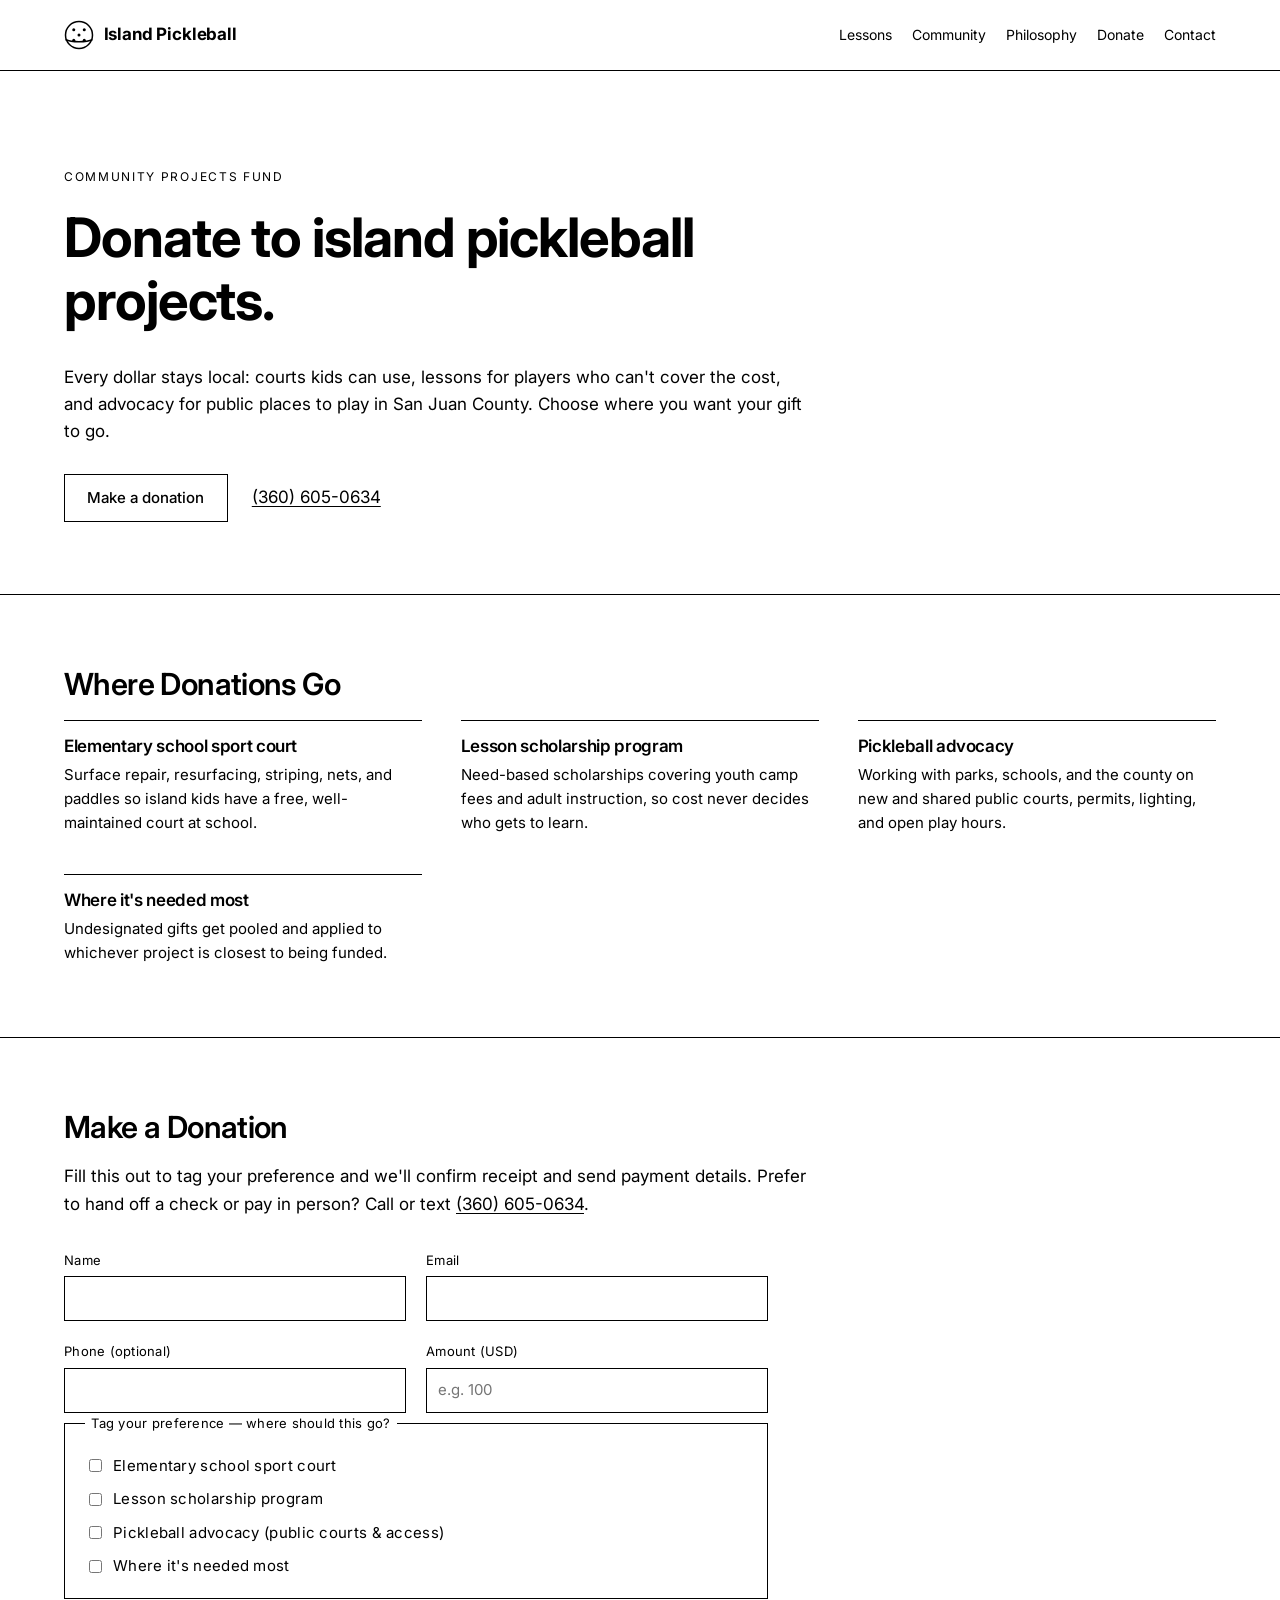
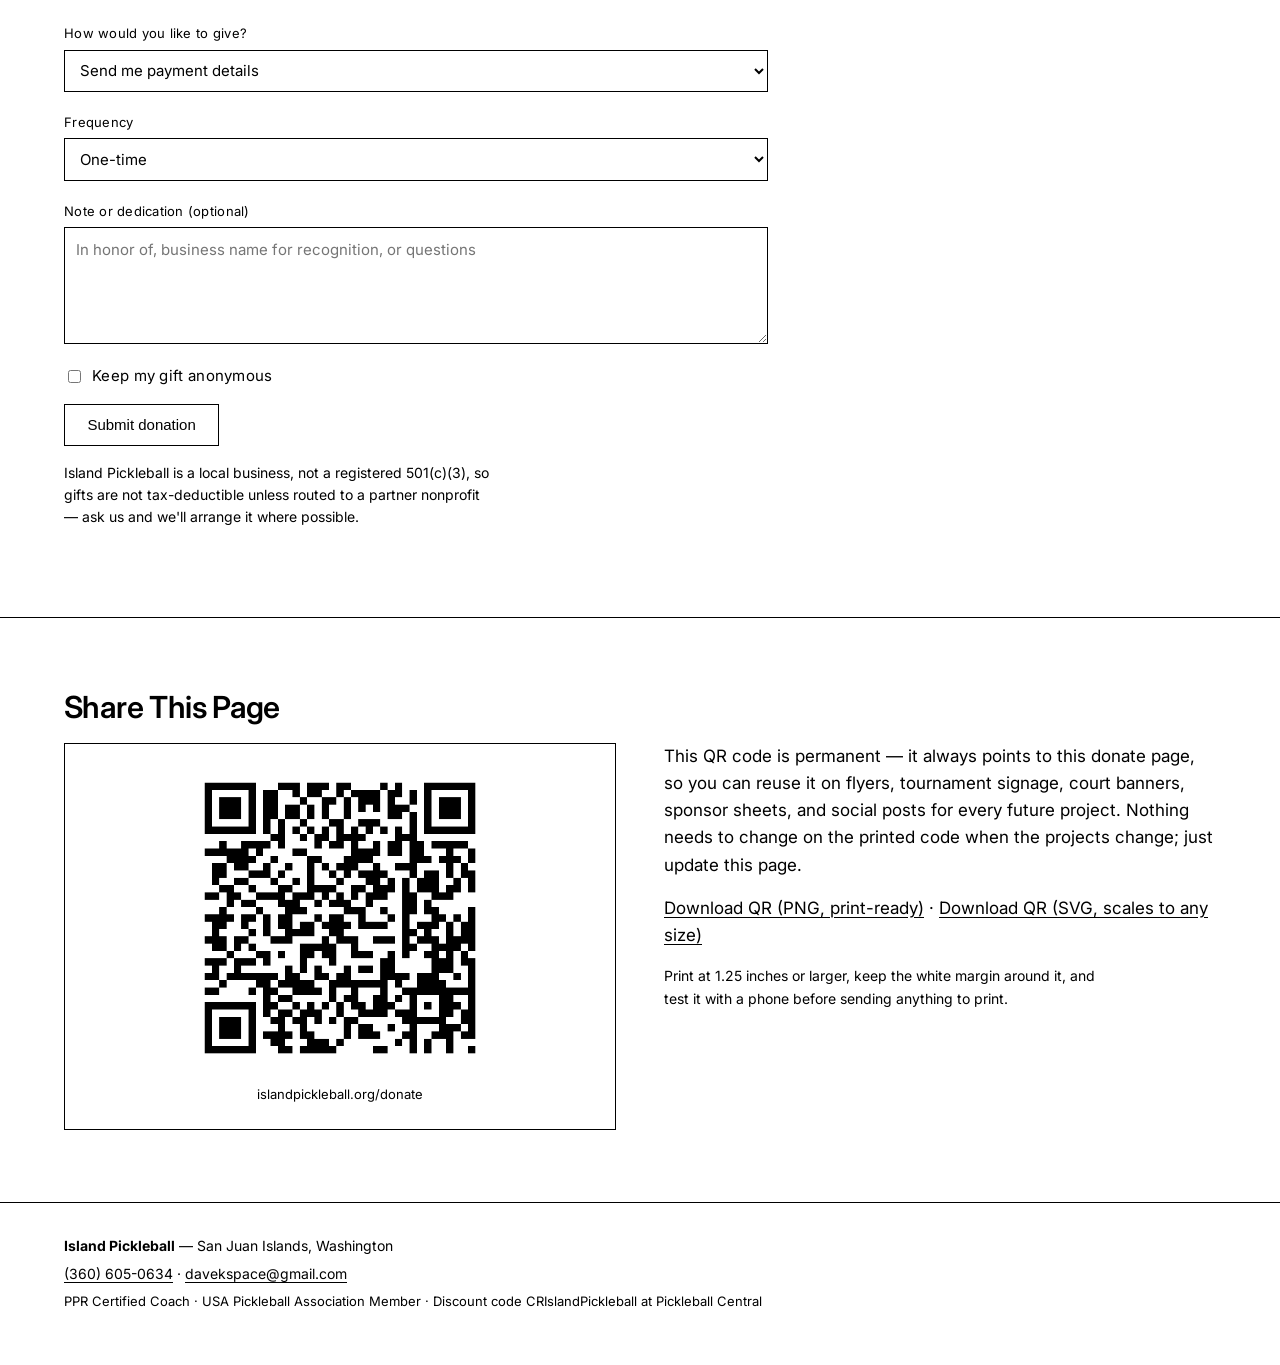
==== donate/index.html @ 0c506057 "Add files via upload added images folder and donate folder, but might need to just add contents of t" ====
<!DOCTYPE html>
<html lang="en">
<head>
<meta charset="utf-8">
<meta name="viewport" content="width=device-width, initial-scale=1">
<title>Donate — Island Pickleball Community Projects</title>
<meta name="description" content="Support Island Pickleball community projects: the elementary school sport court, the lesson scholarship program, and pickleball advocacy in the San Juan Islands. Tag your donation preference.">
<link rel="icon" href="../favicon.svg" type="image/svg+xml">
<link rel="preconnect" href="https://fonts.googleapis.com">
<link rel="preconnect" href="https://fonts.gstatic.com" crossorigin>
<link href="https://fonts.googleapis.com/css2?family=Inter:wght@400;500;600;700&display=swap" rel="stylesheet">
<link rel="stylesheet" href="../style.css">
</head>
<body>

<header class="site-header">
  <a class="brand" href="../" aria-label="Island Pickleball home">
    <svg class="mark" viewBox="0 0 40 40" fill="none" aria-hidden="true">
      <circle cx="20" cy="20" r="18" stroke="currentColor" stroke-width="2"/>
      <circle cx="13" cy="13" r="2" fill="currentColor"/>
      <circle cx="27" cy="13" r="2" fill="currentColor"/>
      <circle cx="20" cy="20" r="2" fill="currentColor"/>
      <circle cx="13" cy="27" r="2" fill="currentColor"/>
      <circle cx="27" cy="27" r="2" fill="currentColor"/>
      <path d="M2 26c8 4 28 4 36 0" stroke="currentColor" stroke-width="2"/>
    </svg>
    <span class="brand-name">Island Pickleball</span>
  </a>
  <nav aria-label="Main">
    <a href="../#lessons">Lessons</a>
    <a href="../#community">Community</a>
    <a href="../#coaching">Philosophy</a>
    <a href="./">Donate</a>
    <a href="../#contact">Contact</a>
  </nav>
</header>

<main>

  <section class="hero">
    <p class="eyebrow">Community Projects Fund</p>
    <h1>Donate to island pickleball projects.</h1>
    <p class="lede">Every dollar stays local: courts kids can use, lessons for players who can't cover the cost, and advocacy for public places to play in San Juan County. Choose where you want your gift to go.</p>
    <p class="actions"><a class="btn" href="#give">Make a donation</a><a class="link" href="tel:+13606050634">(360) 605-0634</a></p>
  </section>

  <section class="section">
    <h2>Where Donations Go</h2>
    <div class="cards">
      <article>
        <h3>Elementary school sport court</h3>
        <p>Surface repair, resurfacing, striping, nets, and paddles so island kids have a free, well-maintained court at school.</p>
      </article>
      <article>
        <h3>Lesson scholarship program</h3>
        <p>Need-based scholarships covering youth camp fees and adult instruction, so cost never decides who gets to learn.</p>
      </article>
      <article>
        <h3>Pickleball advocacy</h3>
        <p>Working with parks, schools, and the county on new and shared public courts, permits, lighting, and open play hours.</p>
      </article>
      <article>
        <h3>Where it's needed most</h3>
        <p>Undesignated gifts get pooled and applied to whichever project is closest to being funded.</p>
      </article>
    </div>
  </section>

  <section id="give" class="section">
    <h2>Make a Donation</h2>
    <p class="prose">Fill this out to tag your preference and we'll confirm receipt and send payment details. Prefer to hand off a check or pay in person? Call or text <a href="tel:+13606050634">(360) 605-0634</a>.</p>
    <form class="form" action="https://formsubmit.co/davekspace@gmail.com" method="POST">
      <input type="hidden" name="_subject" value="Island Pickleball — donation">
      <input type="hidden" name="_captcha" value="false">
      <input type="hidden" name="_template" value="table">
      <input type="text" name="_honey" style="display:none">
      <div class="grid">
        <p class="field"><label for="dname">Name</label><input id="dname" name="Name" type="text" required></p>
        <p class="field"><label for="demail">Email</label><input id="demail" name="Email" type="email" required></p>
        <p class="field"><label for="dphone">Phone (optional)</label><input id="dphone" name="Phone" type="tel"></p>
        <p class="field"><label for="damount">Amount (USD)</label><input id="damount" name="Amount" type="text" inputmode="decimal" placeholder="e.g. 100"></p>
      </div>

      <fieldset class="fieldset">
        <legend>Tag your preference — where should this go?</legend>
        <p class="check"><input id="p1" type="checkbox" name="Preference: School sport court" value="Yes"> <label for="p1">Elementary school sport court</label></p>
        <p class="check"><input id="p2" type="checkbox" name="Preference: Scholarship program" value="Yes"> <label for="p2">Lesson scholarship program</label></p>
        <p class="check"><input id="p3" type="checkbox" name="Preference: Advocacy" value="Yes"> <label for="p3">Pickleball advocacy (public courts &amp; access)</label></p>
        <p class="check"><input id="p4" type="checkbox" name="Preference: Where needed most" value="Yes"> <label for="p4">Where it's needed most</label></p>
      </fieldset>

      <p class="field"><label for="dmethod">How would you like to give?</label>
        <select id="dmethod" name="Method">
          <option>Send me payment details</option>
          <option>Check by mail</option>
          <option>Venmo / Zelle</option>
          <option>Cash in person</option>
          <option>In-kind (materials, equipment, labor)</option>
        </select>
      </p>
      <p class="field"><label for="drecur">Frequency</label>
        <select id="drecur" name="Frequency">
          <option>One-time</option>
          <option>Monthly</option>
          <option>Annual</option>
        </select>
      </p>
      <p class="field"><label for="dnote">Note or dedication (optional)</label><textarea id="dnote" name="Note" rows="4" placeholder="In honor of, business name for recognition, or questions"></textarea></p>
      <p class="check"><input id="danon" type="checkbox" name="Anonymous" value="Yes"> <label for="danon">Keep my gift anonymous</label></p>
      <p><button class="btn" type="submit">Submit donation</button></p>
    </form>
    <p class="note">Island Pickleball is a local business, not a registered 501(c)(3), so gifts are not tax-deductible unless routed to a partner nonprofit — ask us and we'll arrange it where possible.</p>
  </section>

  <section class="section">
    <h2>Share This Page</h2>
    <div class="two-col">
      <div class="qr-block">
        <img src="../images/donate-qr.png" alt="QR code linking to islandpickleball.org/donate" width="330" height="330">
        <p class="qr-url">islandpickleball.org/donate</p>
      </div>
      <div>
        <p class="prose">This QR code is permanent — it always points to this donate page, so you can reuse it on flyers, tournament signage, court banners, sponsor sheets, and social posts for every future project. Nothing needs to change on the printed code when the projects change; just update this page.</p>
        <p class="prose"><a href="../images/donate-qr.png" download>Download QR (PNG, print-ready)</a> · <a href="../images/donate-qr.svg" download>Download QR (SVG, scales to any size)</a></p>
        <p class="note">Print at 1.25 inches or larger, keep the white margin around it, and test it with a phone before sending anything to print.</p>
      </div>
    </div>
  </section>

</main>

<footer class="site-footer">
  <p><strong>Island Pickleball</strong> — San Juan Islands, Washington</p>
  <p><a href="tel:+13606050634">(360) 605-0634</a> · <a href="mailto:davekspace@gmail.com">davekspace@gmail.com</a></p>
  <p class="fine">PPR Certified Coach · USA Pickleball Association Member · Discount code CRIslandPickleball at Pickleball Central</p>
</footer>

</body>
</html>
---- style.css ----
:root{
  --ink:#000;
  --paper:#fff;
  --rule:#000;
  --measure:68ch;
  --pad:clamp(1.25rem,5vw,4rem);
}
*{box-sizing:border-box}
html{-webkit-text-size-adjust:100%}
body{
  margin:0;
  background:var(--paper);
  color:var(--ink);
  font-family:Inter,-apple-system,BlinkMacSystemFont,"Segoe UI",Helvetica,Arial,sans-serif;
  font-size:17px;
  line-height:1.6;
  -webkit-font-smoothing:antialiased;
}
img{max-width:100%;height:auto;display:block}
a{color:var(--ink);text-decoration:underline;text-underline-offset:3px}
a:hover{text-decoration-thickness:2px}
h1,h2,h3{line-height:1.15;letter-spacing:-0.02em;margin:0 0 .6em}
h1{font-size:clamp(2rem,5.2vw,3.4rem);font-weight:700;max-width:24ch}
h2{font-size:clamp(1.35rem,2.6vw,1.9rem);font-weight:600}
h3{font-size:1.0625rem;font-weight:600;margin-bottom:.4em}
p{margin:0 0 1rem}

/* header */
.site-header{
  display:flex;align-items:center;justify-content:space-between;gap:1.5rem;flex-wrap:wrap;
  padding:1.25rem var(--pad);border-bottom:1px solid var(--rule);
}
.brand{display:flex;align-items:center;gap:.6rem;text-decoration:none}
.mark{width:30px;height:30px;flex:0 0 auto}
.brand-name{font-weight:700;letter-spacing:-0.01em;font-size:1.0625rem}
.site-header nav{display:flex;gap:1.25rem;flex-wrap:wrap}
.site-header nav a{font-size:.875rem;text-decoration:none}
.site-header nav a:hover{text-decoration:underline;text-underline-offset:4px}

/* sections */
.hero{padding:clamp(3rem,8vw,6rem) var(--pad) clamp(2rem,5vw,3.5rem)}
.eyebrow{font-size:.75rem;letter-spacing:.14em;text-transform:uppercase;margin-bottom:1.25rem}
.lede{max-width:var(--measure);font-size:1.0625rem;margin-top:1.25rem}
.actions{display:flex;align-items:center;gap:1.5rem;flex-wrap:wrap;margin-top:1.75rem}
.btn{
  display:inline-block;border:1px solid var(--ink);padding:.7rem 1.4rem;
  text-decoration:none;font-size:.9375rem;font-weight:500;background:var(--paper);color:var(--ink);cursor:pointer;
}
.btn:hover{background:var(--ink);color:var(--paper)}
.section{padding:clamp(2.5rem,6vw,4.5rem) var(--pad);border-top:1px solid var(--rule)}
.prose{max-width:var(--measure)}

.bleed{margin:0}
.bleed img{width:100%;max-height:62vh;object-fit:cover}
figcaption{font-size:.8125rem;padding:.6rem var(--pad) 0;max-width:60ch}
.pair figcaption{padding-left:0;padding-right:0}

.two-col{display:grid;grid-template-columns:repeat(auto-fit,minmax(300px,1fr));gap:clamp(1.5rem,4vw,3rem)}
.pair{display:grid;grid-template-columns:repeat(auto-fit,minmax(280px,1fr));gap:clamp(1.5rem,3vw,2rem);margin-top:2.5rem}
.pair img{aspect-ratio:4/3;object-fit:cover;width:100%}

ul.plain{margin:0;padding-left:1.1rem}
ul.plain li{margin-bottom:.6rem}

.rates{border-collapse:collapse;width:100%;font-size:.9375rem}
.rates th,.rates td{border-top:1px solid var(--rule);padding:.7rem 0;text-align:left;vertical-align:top}
.rates th{font-weight:600;width:42%;padding-right:1rem}
.note{font-size:.875rem;margin-top:1rem;max-width:48ch}

blockquote{
  margin:2rem 0;padding:1.25rem 0;border-top:1px solid var(--rule);border-bottom:1px solid var(--rule);
  font-size:clamp(1.125rem,2.2vw,1.4rem);line-height:1.35;max-width:34ch;letter-spacing:-0.01em;
}

.cards{display:grid;grid-template-columns:repeat(auto-fit,minmax(260px,1fr));gap:clamp(1.5rem,3vw,2.5rem)}
.cards article{border-top:1px solid var(--rule);padding-top:1rem}
.cards p{font-size:.9375rem;margin:0}

.callout{border:1px solid var(--rule);padding:1.5rem;margin-top:2.5rem;max-width:60ch}
.callout p{margin:0;font-size:.9375rem}

/* form */
.form{max-width:44rem;margin-top:2rem}
.grid{display:grid;grid-template-columns:repeat(auto-fit,minmax(240px,1fr));gap:1.25rem}
.field{display:flex;flex-direction:column;gap:.35rem;margin:0 0 1.25rem}
.grid .field{margin-bottom:0}
label{font-size:.8125rem;letter-spacing:.02em}
input[type=text],input[type=email],input[type=tel],select,textarea{
  font:inherit;font-size:.9375rem;color:var(--ink);background:var(--paper);
  border:1px solid var(--ink);border-radius:0;padding:.6rem .7rem;width:100%;
}
textarea{resize:vertical}
input:focus,select:focus,textarea:focus,.btn:focus-visible,a:focus-visible{outline:2px solid var(--ink);outline-offset:2px}
.check{display:flex;align-items:center;gap:.5rem;font-size:.9375rem}
.check label{font-size:.9375rem}
.check input{width:auto;accent-color:#000}

/* footer */
.site-footer{border-top:1px solid var(--rule);padding:2rem var(--pad) 3rem;font-size:.875rem}
.site-footer p{margin:0 0 .35rem}
.fine{font-size:.8125rem;margin-top:.75rem}

@media (max-width:600px){
  body{font-size:16px}
  .site-header{gap:.75rem}
  .bleed img{max-height:46vh}
}

/* donate page */
.fieldset{border:1px solid var(--rule);padding:1.25rem;margin:0 0 1.5rem}
.fieldset legend{font-size:.8125rem;letter-spacing:.02em;padding:0 .4rem}
.fieldset .check{margin:0 0 .6rem}
.fieldset .check:last-child{margin-bottom:0}
.qr-block{border:1px solid var(--rule);padding:1.5rem;display:inline-block;text-align:center}
.qr-block img{width:100%;max-width:300px;height:auto;margin:0 auto}
.qr-url{font-size:.8125rem;margin:1rem 0 0}
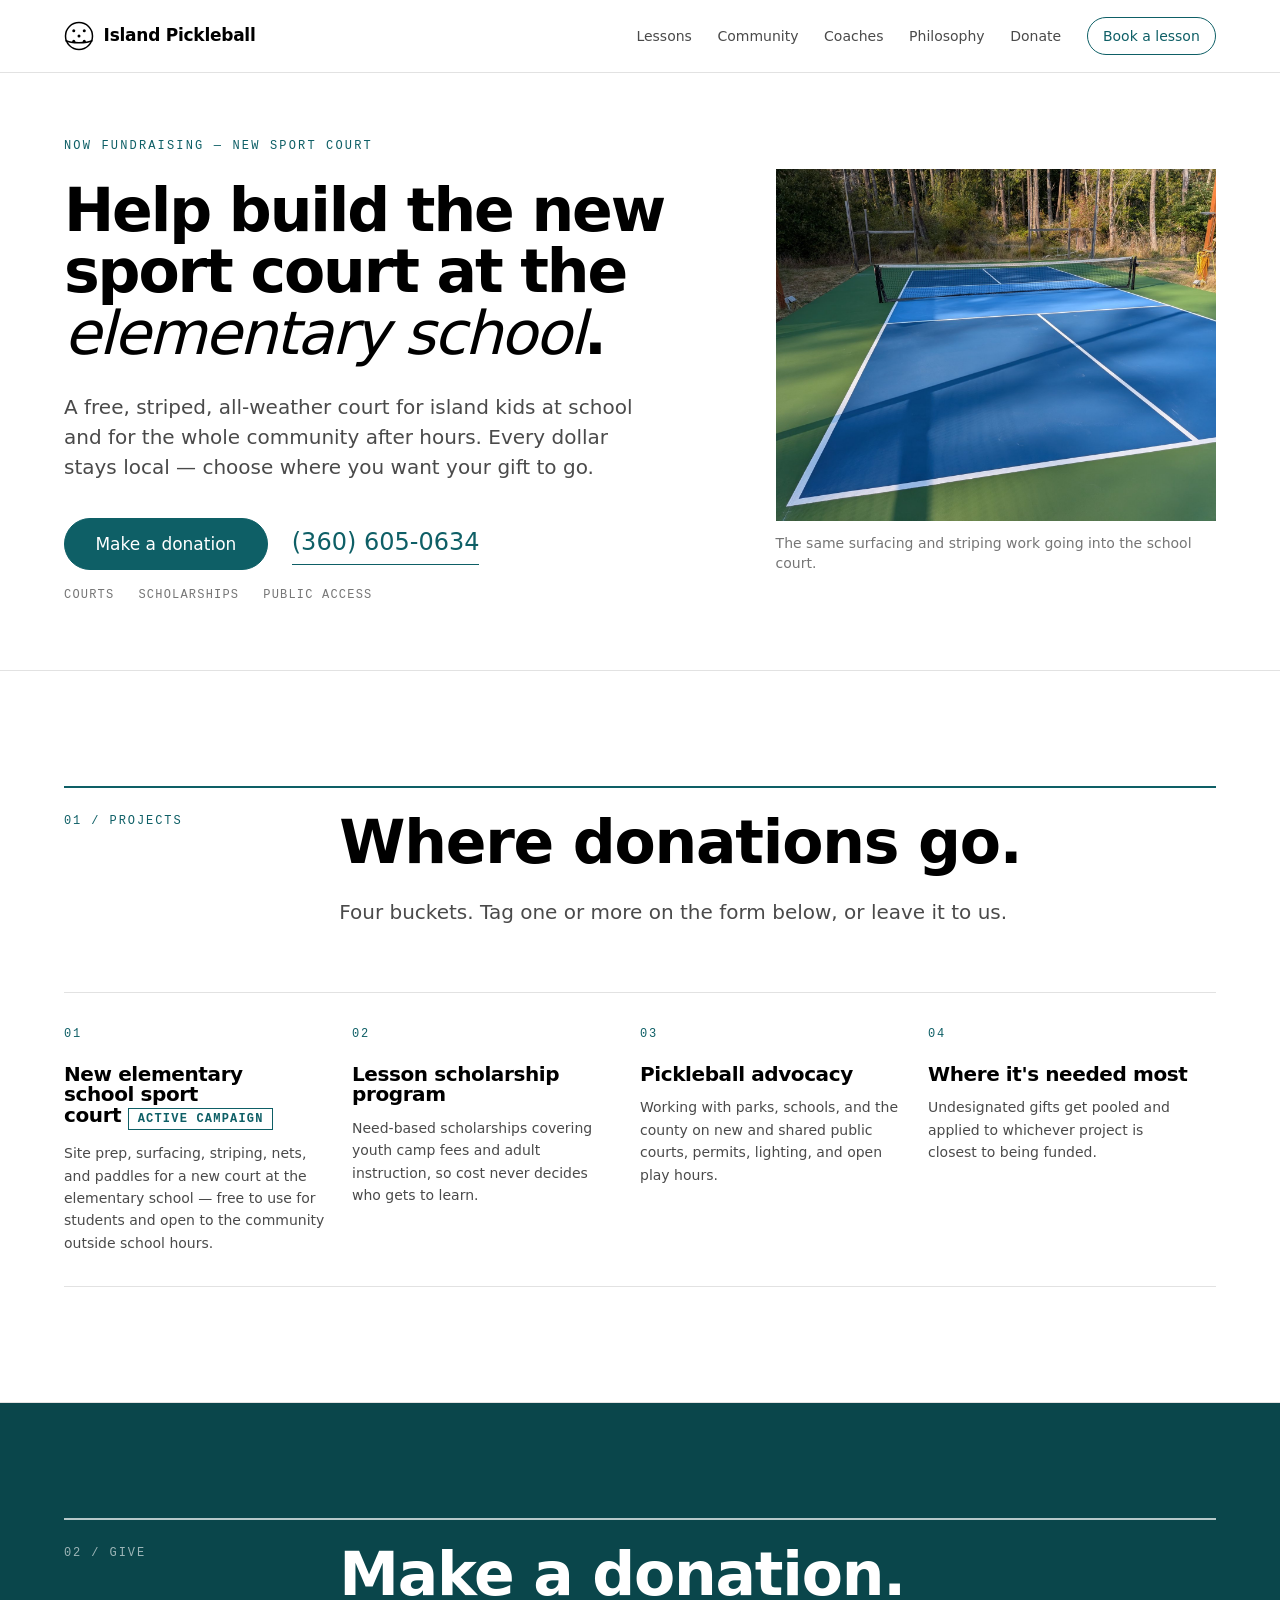
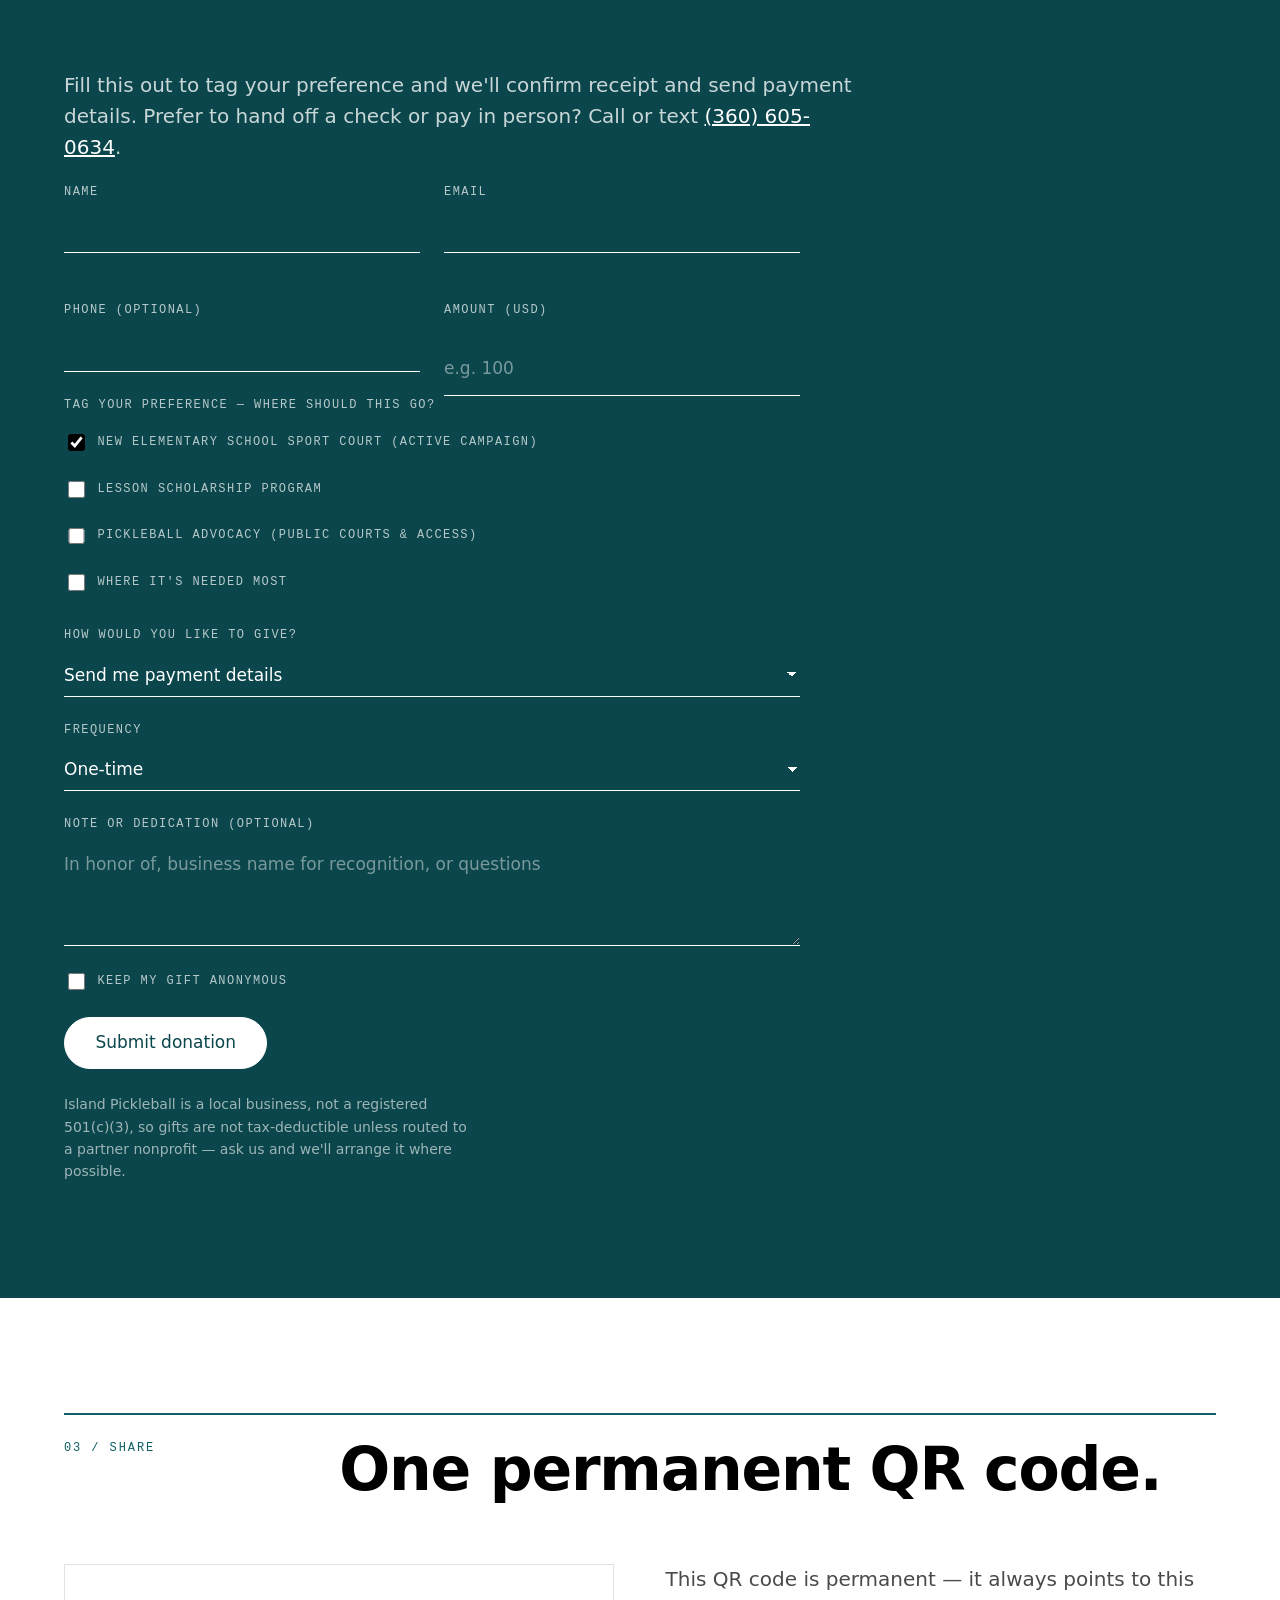
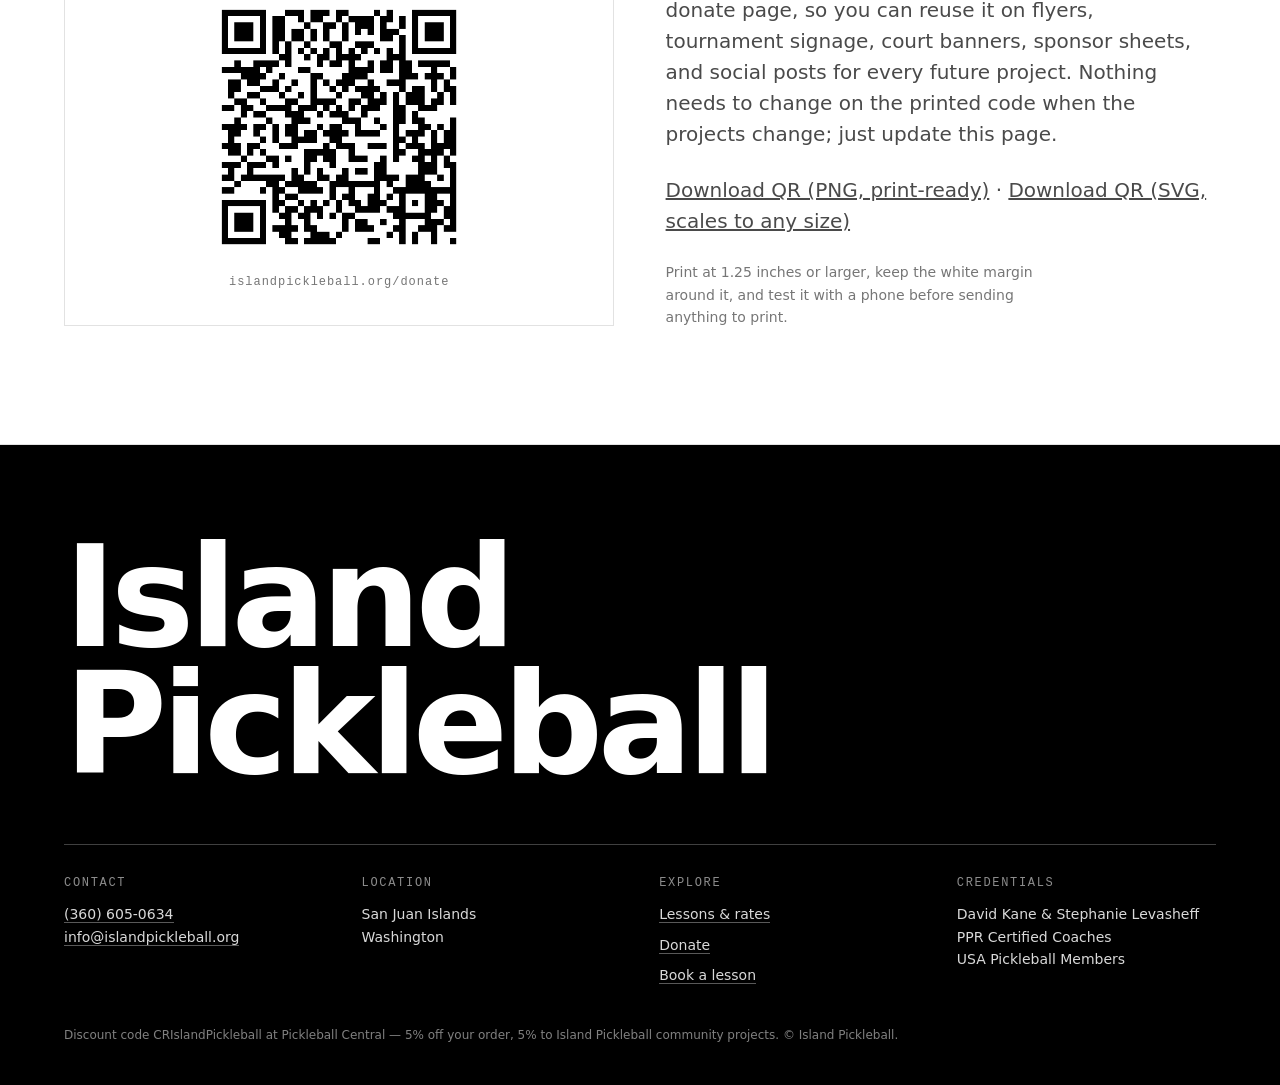
==== commit c8a8b7a0: "update using actual photos and steph profile update with actual photos and now using desktop github" ====
--- a/donate/index.html
+++ b/donate/index.html
@@ -6,14 +6,14 @@
 <title>Donate — Island Pickleball Community Projects</title>
 <meta name="description" content="Support Island Pickleball community projects: the elementary school sport court, the lesson scholarship program, and pickleball advocacy in the San Juan Islands. Tag your donation preference.">
 <link rel="icon" href="../favicon.svg" type="image/svg+xml">
-<link rel="preconnect" href="https://fonts.googleapis.com">
-<link rel="preconnect" href="https://fonts.gstatic.com" crossorigin>
-<link href="https://fonts.googleapis.com/css2?family=Inter:wght@400;500;600;700&display=swap" rel="stylesheet">
+<link rel="preconnect" href="https://api.fontshare.com" crossorigin>
+<link href="https://api.fontshare.com/v2/css?f[]=clash-display@400,500,600&f[]=satoshi@300,400,500,700&display=swap" rel="stylesheet">
 <link rel="stylesheet" href="../style.css">
 </head>
 <body>
 
 <header class="site-header">
+  <div class="wrap">
   <a class="brand" href="../" aria-label="Island Pickleball home">
     <svg class="mark" viewBox="0 0 40 40" fill="none" aria-hidden="true">
       <circle cx="20" cy="20" r="18" stroke="currentColor" stroke-width="2"/>
@@ -29,47 +29,77 @@
   <nav aria-label="Main">
     <a href="../#lessons">Lessons</a>
     <a href="../#community">Community</a>
+    <a href="../#coaches">Coaches</a>
     <a href="../#coaching">Philosophy</a>
     <a href="./">Donate</a>
-    <a href="../#contact">Contact</a>
+    <a class="cta" href="../#contact">Book a lesson</a>
   </nav>
+  </div>
 </header>
 
 <main>
 
-  <section class="hero">
-    <p class="eyebrow">Community Projects Fund</p>
-    <h1>Donate to island pickleball projects.</h1>
-    <p class="lede">Every dollar stays local: courts kids can use, lessons for players who can't cover the cost, and advocacy for public places to play in San Juan County. Choose where you want your gift to go.</p>
-    <p class="actions"><a class="btn" href="#give">Make a donation</a><a class="link" href="tel:+13606050634">(360) 605-0634</a></p>
+  <section class="hero sub">
+    <div class="wrap">
+      <div>
+        <p class="eyebrow">Now fundraising — new sport court</p>
+        <h1>Help build the new sport court at the <em>elementary school</em>.</h1>
+        <p class="lede">A free, striped, all-weather court for island kids at school and for the whole community after hours. Every dollar stays local — choose where you want your gift to go.</p>
+        <p class="actions"><a class="btn" href="#give">Make a donation</a><a class="link" href="tel:+13606050634">(360) 605-0634</a></p>
+        <p class="hero-meta"><span>Courts</span><span>Scholarships</span><span>Public access</span></p>
+      </div>
+      <figure class="hero-figure">
+        <img src="../images/court-resurfacing.jpg" alt="Freshly resurfaced and striped pickleball court" width="1600" height="1200">
+        <!-- CAPTION — edit the text between the tags below -->
+        <figcaption>The same surfacing and striping work going into the school court.</figcaption>
+      </figure>
+    </div>
   </section>
 
   <section class="section">
-    <h2>Where Donations Go</h2>
+    <div class="wrap">
+      <div class="section-head">
+        <p class="num">01 / Projects</p>
+        <div>
+          <h2>Where donations go.</h2>
+          <p class="prose">Four buckets. Tag one or more on the form below, or leave it to us.</p>
+        </div>
+      </div>
     <div class="cards">
       <article>
-        <h3>Elementary school sport court</h3>
-        <p>Surface repair, resurfacing, striping, nets, and paddles so island kids have a free, well-maintained court at school.</p>
-      </article>
-      <article>
+        <span class="idx">01</span>
+        <h3>New elementary school sport court <span class="tag">Active campaign</span></h3>
+        <p>Site prep, surfacing, striping, nets, and paddles for a new court at the elementary school — free to use for students and open to the community outside school hours.</p>
+      </article>
+      <article>
+        <span class="idx">02</span>
         <h3>Lesson scholarship program</h3>
         <p>Need-based scholarships covering youth camp fees and adult instruction, so cost never decides who gets to learn.</p>
       </article>
       <article>
+        <span class="idx">03</span>
         <h3>Pickleball advocacy</h3>
         <p>Working with parks, schools, and the county on new and shared public courts, permits, lighting, and open play hours.</p>
       </article>
       <article>
+        <span class="idx">04</span>
         <h3>Where it's needed most</h3>
         <p>Undesignated gifts get pooled and applied to whichever project is closest to being funded.</p>
       </article>
     </div>
-  </section>
-
-  <section id="give" class="section">
-    <h2>Make a Donation</h2>
+    </div>
+  </section>
+
+  <section id="give" class="section invert">
+    <div class="wrap">
+      <div class="section-head">
+        <p class="num">02 / Give</p>
+        <div>
+          <h2>Make a donation.</h2>
+        </div>
+      </div>
     <p class="prose">Fill this out to tag your preference and we'll confirm receipt and send payment details. Prefer to hand off a check or pay in person? Call or text <a href="tel:+13606050634">(360) 605-0634</a>.</p>
-    <form class="form" action="https://formsubmit.co/davekspace@gmail.com" method="POST">
+    <form class="form" action="https://formsubmit.co/info@islandpickleball.org" method="POST">
       <input type="hidden" name="_subject" value="Island Pickleball — donation">
       <input type="hidden" name="_captcha" value="false">
       <input type="hidden" name="_template" value="table">
@@ -83,7 +113,7 @@
 
       <fieldset class="fieldset">
         <legend>Tag your preference — where should this go?</legend>
-        <p class="check"><input id="p1" type="checkbox" name="Preference: School sport court" value="Yes"> <label for="p1">Elementary school sport court</label></p>
+        <p class="check"><input id="p1" type="checkbox" name="Preference: School sport court" value="Yes" checked> <label for="p1">New elementary school sport court (active campaign)</label></p>
         <p class="check"><input id="p2" type="checkbox" name="Preference: Scholarship program" value="Yes"> <label for="p2">Lesson scholarship program</label></p>
         <p class="check"><input id="p3" type="checkbox" name="Preference: Advocacy" value="Yes"> <label for="p3">Pickleball advocacy (public courts &amp; access)</label></p>
         <p class="check"><input id="p4" type="checkbox" name="Preference: Where needed most" value="Yes"> <label for="p4">Where it's needed most</label></p>
@@ -110,14 +140,21 @@
       <p><button class="btn" type="submit">Submit donation</button></p>
     </form>
     <p class="note">Island Pickleball is a local business, not a registered 501(c)(3), so gifts are not tax-deductible unless routed to a partner nonprofit — ask us and we'll arrange it where possible.</p>
+    </div>
   </section>
 
   <section class="section">
-    <h2>Share This Page</h2>
-    <div class="two-col">
-      <div class="qr-block">
+    <div class="wrap">
+      <div class="section-head">
+        <p class="num">03 / Share</p>
+        <div>
+          <h2>One permanent QR code.</h2>
+        </div>
+      </div>
+    <div class="qr-block">
+      <div class="qr-frame">
         <img src="../images/donate-qr.png" alt="QR code linking to islandpickleball.org/donate" width="330" height="330">
-        <p class="qr-url">islandpickleball.org/donate</p>
+        <p class="cap">islandpickleball.org/donate</p>
       </div>
       <div>
         <p class="prose">This QR code is permanent — it always points to this donate page, so you can reuse it on flyers, tournament signage, court banners, sponsor sheets, and social posts for every future project. Nothing needs to change on the printed code when the projects change; just update this page.</p>
@@ -125,14 +162,38 @@
         <p class="note">Print at 1.25 inches or larger, keep the white margin around it, and test it with a phone before sending anything to print.</p>
       </div>
     </div>
+    </div>
   </section>
 
 </main>
 
 <footer class="site-footer">
-  <p><strong>Island Pickleball</strong> — San Juan Islands, Washington</p>
-  <p><a href="tel:+13606050634">(360) 605-0634</a> · <a href="mailto:davekspace@gmail.com">davekspace@gmail.com</a></p>
-  <p class="fine">PPR Certified Coach · USA Pickleball Association Member · Discount code CRIslandPickleball at Pickleball Central</p>
+  <div class="wrap">
+    <p class="footer-word">Island<br>Pickleball</p>
+    <div class="footer-grid">
+      <div>
+        <h4>Contact</h4>
+        <p><a href="tel:+13606050634">(360) 605-0634</a><br><a href="mailto:info@islandpickleball.org">info@islandpickleball.org</a></p>
+      </div>
+      <div>
+        <h4>Location</h4>
+        <p>San Juan Islands<br>Washington</p>
+      </div>
+      <div>
+        <h4>Explore</h4>
+        <ul>
+          <li><a href="../#lessons">Lessons &amp; rates</a></li>
+          <li><a href="./">Donate</a></li>
+          <li><a href="../#contact">Book a lesson</a></li>
+        </ul>
+      </div>
+      <div>
+        <h4>Credentials</h4>
+        <p>David Kane &amp; Stephanie Levasheff<br>PPR Certified Coaches<br>USA Pickleball Members</p>
+      </div>
+    </div>
+    <p class="fine">Discount code CRIslandPickleball at Pickleball Central — 5% off your order, 5% to Island Pickleball community projects. © Island Pickleball.</p>
+  </div>
 </footer>
 
 </body>
--- a/style.css
+++ b/style.css
@@ -1,116 +1,729 @@
-:root{
-  --ink:#000;
-  --paper:#fff;
-  --rule:#000;
-  --measure:68ch;
-  --pad:clamp(1.25rem,5vw,4rem);
-}
-*{box-sizing:border-box}
-html{-webkit-text-size-adjust:100%}
-body{
-  margin:0;
-  background:var(--paper);
-  color:var(--ink);
-  font-family:Inter,-apple-system,BlinkMacSystemFont,"Segoe UI",Helvetica,Arial,sans-serif;
-  font-size:17px;
-  line-height:1.6;
-  -webkit-font-smoothing:antialiased;
-}
-img{max-width:100%;height:auto;display:block}
-a{color:var(--ink);text-decoration:underline;text-underline-offset:3px}
-a:hover{text-decoration-thickness:2px}
-h1,h2,h3{line-height:1.15;letter-spacing:-0.02em;margin:0 0 .6em}
-h1{font-size:clamp(2rem,5.2vw,3.4rem);font-weight:700;max-width:24ch}
-h2{font-size:clamp(1.35rem,2.6vw,1.9rem);font-weight:600}
-h3{font-size:1.0625rem;font-weight:600;margin-bottom:.4em}
-p{margin:0 0 1rem}
-
-/* header */
-.site-header{
-  display:flex;align-items:center;justify-content:space-between;gap:1.5rem;flex-wrap:wrap;
-  padding:1.25rem var(--pad);border-bottom:1px solid var(--rule);
-}
-.brand{display:flex;align-items:center;gap:.6rem;text-decoration:none}
-.mark{width:30px;height:30px;flex:0 0 auto}
-.brand-name{font-weight:700;letter-spacing:-0.01em;font-size:1.0625rem}
-.site-header nav{display:flex;gap:1.25rem;flex-wrap:wrap}
-.site-header nav a{font-size:.875rem;text-decoration:none}
-.site-header nav a:hover{text-decoration:underline;text-underline-offset:4px}
-
-/* sections */
-.hero{padding:clamp(3rem,8vw,6rem) var(--pad) clamp(2rem,5vw,3.5rem)}
-.eyebrow{font-size:.75rem;letter-spacing:.14em;text-transform:uppercase;margin-bottom:1.25rem}
-.lede{max-width:var(--measure);font-size:1.0625rem;margin-top:1.25rem}
-.actions{display:flex;align-items:center;gap:1.5rem;flex-wrap:wrap;margin-top:1.75rem}
-.btn{
-  display:inline-block;border:1px solid var(--ink);padding:.7rem 1.4rem;
-  text-decoration:none;font-size:.9375rem;font-weight:500;background:var(--paper);color:var(--ink);cursor:pointer;
-}
-.btn:hover{background:var(--ink);color:var(--paper)}
-.section{padding:clamp(2.5rem,6vw,4.5rem) var(--pad);border-top:1px solid var(--rule)}
-.prose{max-width:var(--measure)}
-
-.bleed{margin:0}
-.bleed img{width:100%;max-height:62vh;object-fit:cover}
-figcaption{font-size:.8125rem;padding:.6rem var(--pad) 0;max-width:60ch}
-.pair figcaption{padding-left:0;padding-right:0}
-
-.two-col{display:grid;grid-template-columns:repeat(auto-fit,minmax(300px,1fr));gap:clamp(1.5rem,4vw,3rem)}
-.pair{display:grid;grid-template-columns:repeat(auto-fit,minmax(280px,1fr));gap:clamp(1.5rem,3vw,2rem);margin-top:2.5rem}
-.pair img{aspect-ratio:4/3;object-fit:cover;width:100%}
-
-ul.plain{margin:0;padding-left:1.1rem}
-ul.plain li{margin-bottom:.6rem}
-
-.rates{border-collapse:collapse;width:100%;font-size:.9375rem}
-.rates th,.rates td{border-top:1px solid var(--rule);padding:.7rem 0;text-align:left;vertical-align:top}
-.rates th{font-weight:600;width:42%;padding-right:1rem}
-.note{font-size:.875rem;margin-top:1rem;max-width:48ch}
-
-blockquote{
-  margin:2rem 0;padding:1.25rem 0;border-top:1px solid var(--rule);border-bottom:1px solid var(--rule);
-  font-size:clamp(1.125rem,2.2vw,1.4rem);line-height:1.35;max-width:34ch;letter-spacing:-0.01em;
-}
-
-.cards{display:grid;grid-template-columns:repeat(auto-fit,minmax(260px,1fr));gap:clamp(1.5rem,3vw,2.5rem)}
-.cards article{border-top:1px solid var(--rule);padding-top:1rem}
-.cards p{font-size:.9375rem;margin:0}
-
-.callout{border:1px solid var(--rule);padding:1.5rem;margin-top:2.5rem;max-width:60ch}
-.callout p{margin:0;font-size:.9375rem}
-
-/* form */
-.form{max-width:44rem;margin-top:2rem}
-.grid{display:grid;grid-template-columns:repeat(auto-fit,minmax(240px,1fr));gap:1.25rem}
-.field{display:flex;flex-direction:column;gap:.35rem;margin:0 0 1.25rem}
-.grid .field{margin-bottom:0}
-label{font-size:.8125rem;letter-spacing:.02em}
-input[type=text],input[type=email],input[type=tel],select,textarea{
-  font:inherit;font-size:.9375rem;color:var(--ink);background:var(--paper);
-  border:1px solid var(--ink);border-radius:0;padding:.6rem .7rem;width:100%;
-}
-textarea{resize:vertical}
-input:focus,select:focus,textarea:focus,.btn:focus-visible,a:focus-visible{outline:2px solid var(--ink);outline-offset:2px}
-.check{display:flex;align-items:center;gap:.5rem;font-size:.9375rem}
-.check label{font-size:.9375rem}
-.check input{width:auto;accent-color:#000}
-
-/* footer */
-.site-footer{border-top:1px solid var(--rule);padding:2rem var(--pad) 3rem;font-size:.875rem}
-.site-footer p{margin:0 0 .35rem}
-.fine{font-size:.8125rem;margin-top:.75rem}
-
-@media (max-width:600px){
-  body{font-size:16px}
-  .site-header{gap:.75rem}
-  .bleed img{max-height:46vh}
-}
-
-/* donate page */
-.fieldset{border:1px solid var(--rule);padding:1.25rem;margin:0 0 1.5rem}
-.fieldset legend{font-size:.8125rem;letter-spacing:.02em;padding:0 .4rem}
-.fieldset .check{margin:0 0 .6rem}
-.fieldset .check:last-child{margin-bottom:0}
-.qr-block{border:1px solid var(--rule);padding:1.5rem;display:inline-block;text-align:center}
-.qr-block img{width:100%;max-width:300px;height:auto;margin:0 auto}
-.qr-url{font-size:.8125rem;margin:1rem 0 0}
+/* ==========================================================================
+   Island Pickleball — monochrome editorial
+   Palette is deliberately black / white / paper only. No accent colors.
+   ========================================================================== */
+
+:root {
+  --ink: #000;
+  --ink-70: #4a4a4a;
+  --ink-45: #767676;
+  --paper: #fff;
+  --rule: #e2e2e2;
+  --rule-strong: #000;
+
+  /* ACCENT — change these two values to re-tint the whole site */
+  --accent: #0e5f66;        /* deep court teal */
+  --accent-deep: #0a464b;   /* hover / pressed */
+  --accent-tint: #eef5f5;   /* very light wash for surfaces */
+
+  --font-display: 'Clash Display', 'Satoshi', system-ui, sans-serif;
+  --font-body: 'Satoshi', system-ui, -apple-system, sans-serif;
+  --font-mono: ui-monospace, 'SF Mono', Menlo, monospace;
+
+  --text-xs: 0.75rem;
+  --text-sm: 0.875rem;
+  --text-base: 1.0625rem;
+  --text-lg: 1.25rem;
+  --text-xl: 1.5rem;
+  --text-2xl: clamp(1.75rem, 3vw, 2.5rem);
+  --text-3xl: clamp(2.25rem, 5vw, 3.75rem);
+  --text-hero: clamp(2.6rem, 6.6vw, 5.5rem);
+
+  --gap: clamp(1.25rem, 3vw, 2.5rem);
+  --pad-x: clamp(1.25rem, 5vw, 5.5rem);
+  --section-y: clamp(4.5rem, 9vw, 9rem);
+  --maxw: 84rem;
+
+  --ease: cubic-bezier(0.22, 1, 0.36, 1);
+}
+
+*, *::before, *::after { box-sizing: border-box; }
+
+html { -webkit-text-size-adjust: 100%; scroll-behavior: smooth; }
+@media (prefers-reduced-motion: reduce) { html { scroll-behavior: auto; } }
+
+body {
+  margin: 0;
+  background: var(--paper);
+  color: var(--ink);
+  font-family: var(--font-body);
+  font-size: var(--text-base);
+  line-height: 1.6;
+  font-weight: 400;
+  -webkit-font-smoothing: antialiased;
+}
+
+img { max-width: 100%; height: auto; display: block; }
+
+a { color: inherit; }
+a:focus-visible,
+button:focus-visible,
+input:focus-visible,
+select:focus-visible,
+textarea:focus-visible {
+  outline: 2px solid var(--accent);
+  outline-offset: 3px;
+}
+
+::selection { background: var(--accent); color: var(--paper); }
+
+.wrap { max-width: var(--maxw); margin: 0 auto; padding: 0 var(--pad-x); }
+
+/* --------------------------------------------------------------- typography */
+
+h1, h2, h3, h4 {
+  font-family: var(--font-display);
+  font-weight: 600;
+  letter-spacing: -0.02em;
+  line-height: 1.02;
+  margin: 0;
+  text-wrap: balance;
+}
+
+.eyebrow {
+  font-family: var(--font-mono);
+  font-size: var(--text-xs);
+  letter-spacing: 0.18em;
+  text-transform: uppercase;
+  color: var(--accent);
+  margin: 0;
+}
+
+.prose { max-width: 62ch; font-size: var(--text-lg); line-height: 1.55; color: var(--ink-70); }
+.prose strong { color: var(--ink); font-weight: 700; }
+.prose + .prose { margin-top: 1.25em; }
+
+p { margin: 0 0 1em; }
+p:last-child { margin-bottom: 0; }
+
+/* ------------------------------------------------------------------ header */
+
+.site-header {
+  position: sticky;
+  top: 0;
+  z-index: 50;
+  background: color-mix(in srgb, var(--paper) 88%, transparent);
+  backdrop-filter: saturate(180%) blur(14px);
+  border-bottom: 1px solid var(--rule);
+}
+
+.site-header .wrap {
+  display: flex;
+  align-items: center;
+  justify-content: space-between;
+  gap: var(--gap);
+  min-height: 4.5rem;
+  flex-wrap: wrap;
+  padding-block: 0.75rem;
+}
+
+.brand {
+  display: inline-flex;
+  align-items: center;
+  gap: 0.6rem;
+  text-decoration: none;
+}
+.brand .mark { width: 30px; height: 30px; flex: none; }
+.brand-name {
+  font-family: var(--font-display);
+  font-weight: 600;
+  font-size: 1.0625rem;
+  letter-spacing: -0.015em;
+}
+
+.site-header nav {
+  display: flex;
+  align-items: center;
+  gap: clamp(0.9rem, 2vw, 1.85rem);
+  flex-wrap: wrap;
+}
+.site-header nav a {
+  font-size: var(--text-sm);
+  text-decoration: none;
+  color: var(--ink-70);
+  position: relative;
+  padding-block: 0.25rem;
+  transition: color 0.25s var(--ease);
+}
+.site-header nav a::after {
+  content: '';
+  position: absolute;
+  left: 0;
+  bottom: 0;
+  width: 100%;
+  height: 1px;
+  background: var(--accent);
+  transform: scaleX(0);
+  transform-origin: left;
+  transition: transform 0.35s var(--ease);
+}
+.site-header nav a:hover { color: var(--accent); }
+.site-header nav a:hover::after { transform: scaleX(1); }
+.site-header nav a.cta {
+  color: var(--accent);
+  font-weight: 500;
+  border: 1px solid var(--accent);
+  border-radius: 999px;
+  padding: 0.4rem 0.95rem;
+  transition: background 0.25s var(--ease), color 0.25s var(--ease);
+}
+.site-header nav a.cta::after { display: none; }
+.site-header nav a.cta:hover { background: var(--accent); color: var(--paper); }
+
+/* -------------------------------------------------------------------- hero */
+
+.hero { border-bottom: 1px solid var(--rule); scroll-margin-top: 5.5rem; }
+.hero.sub h1 { font-size: var(--text-3xl); }
+
+.hero .wrap {
+  display: grid;
+  grid-template-columns: minmax(0, 1.25fr) minmax(0, 0.85fr);
+  gap: clamp(2rem, 5vw, 4.5rem);
+  align-items: center;
+  padding-top: clamp(2.5rem, 5vw, 4.5rem);
+  padding-bottom: clamp(2.5rem, 5vw, 4rem);
+}
+
+.hero h1 {
+  font-size: var(--text-hero);
+  font-weight: 600;
+  letter-spacing: -0.035em;
+  margin: 1.5rem 0 0;
+}
+.hero h1 em {
+  font-style: italic;
+  font-weight: 400;
+}
+
+.hero .lede {
+  max-width: 46ch;
+  font-size: var(--text-lg);
+  line-height: 1.5;
+  color: var(--ink-70);
+  margin-top: 1.75rem;
+}
+
+.hero-figure { margin: 0; }
+.hero-figure img {
+  width: 100%;
+  aspect-ratio: 5 / 4;
+  max-height: 32rem;
+  object-fit: cover;
+  object-position: center 40%;
+}
+
+.hero-meta {
+  display: flex;
+  flex-wrap: wrap;
+  gap: 0.5rem 1.5rem;
+  margin-top: 1rem;
+  font-family: var(--font-mono);
+  font-size: var(--text-xs);
+  letter-spacing: 0.1em;
+  text-transform: uppercase;
+  color: var(--ink-45);
+}
+
+.actions {
+  display: flex;
+  align-items: center;
+  gap: 1.5rem;
+  flex-wrap: wrap;
+  margin: 2.25rem 0 0;
+}
+
+/* ------------------------------------------------------------------ ticker */
+
+.ticker {
+  border-bottom: 1px solid var(--rule);
+  overflow: hidden;
+  padding: 0.85rem 0;
+}
+.ticker-track {
+  display: flex;
+  gap: 3rem;
+  width: max-content;
+  animation: slide 42s linear infinite;
+  font-family: var(--font-mono);
+  font-size: var(--text-xs);
+  letter-spacing: 0.16em;
+  text-transform: uppercase;
+  color: var(--ink-45);
+  white-space: nowrap;
+}
+.ticker-track span::before { content: '— '; }
+@keyframes slide { to { transform: translateX(-50%); } }
+@media (prefers-reduced-motion: reduce) {
+  .ticker-track { animation: none; }
+}
+
+/* ----------------------------------------------------------------- buttons */
+
+.btn {
+  display: inline-block;
+  font-family: var(--font-body);
+  font-size: var(--text-base);
+  font-weight: 500;
+  line-height: 1;
+  padding: 1.05rem 1.9rem;
+  border: 1px solid var(--accent);
+  background: var(--accent);
+  color: var(--paper);
+  text-decoration: none;
+  cursor: pointer;
+  border-radius: 999px;
+  transition: background 0.3s var(--ease), color 0.3s var(--ease), transform 0.3s var(--ease);
+}
+.btn:hover { background: var(--accent-deep); border-color: var(--accent-deep); color: var(--paper); transform: translateY(-2px); }
+
+.btn-ghost { background: transparent; color: var(--accent); }
+.btn-ghost:hover { background: var(--accent); color: var(--paper); }
+
+.link {
+  font-family: var(--font-display);
+  font-size: var(--text-xl);
+  font-weight: 500;
+  text-decoration: none;
+  color: var(--accent);
+  border-bottom: 1px solid var(--accent);
+  padding-bottom: 2px;
+  transition: opacity 0.25s var(--ease);
+}
+.link:hover { opacity: 0.55; }
+
+/* ---------------------------------------------------------------- sections */
+
+.section { padding: var(--section-y) 0; border-bottom: 1px solid var(--rule); scroll-margin-top: 5.5rem; }
+
+.section-head {
+  display: grid;
+  grid-template-columns: minmax(0, 14rem) minmax(0, 1fr);
+  gap: clamp(1.5rem, 4vw, 4rem);
+  align-items: start;
+  border-top: 2px solid var(--accent);
+  padding-top: 1.5rem;
+  margin-bottom: clamp(2.5rem, 5vw, 4rem);
+}
+.section-head .num {
+  font-family: var(--font-mono);
+  font-size: var(--text-xs);
+  letter-spacing: 0.16em;
+  text-transform: uppercase;
+  color: var(--accent);
+  margin: 0;
+}
+.section-head h2 {
+  font-size: var(--text-3xl);
+  max-width: 24ch;
+}
+.section-head .prose { margin-top: 1.5rem; }
+
+.section-body { display: grid; gap: clamp(2rem, 4vw, 3.5rem); }
+
+/* ------------------------------------------------------------------ figures */
+
+figure { margin: 0; }
+
+figcaption {
+  font-size: var(--text-sm);
+  line-height: 1.45;
+  color: var(--ink-45);
+  margin-top: 0.75rem;
+  max-width: 48ch;
+}
+
+.bleed { position: relative; }
+.bleed img {
+  width: 100%;
+  aspect-ratio: 21 / 9;
+  object-fit: cover;
+  object-position: center 35%;
+}
+.bleed figcaption { padding: 0.75rem var(--pad-x) 0; max-width: 60ch; }
+
+.pair { display: grid; grid-template-columns: repeat(auto-fit, minmax(300px, 1fr)); gap: var(--gap); }
+.pair img { width: 100%; aspect-ratio: 4 / 3; object-fit: cover; }
+
+.wide-figure img { width: 100%; aspect-ratio: 16 / 9; object-fit: cover; }
+.wide-figure.tall img { aspect-ratio: 16 / 11; object-position: center 8%; }
+
+/* ------------------------------------------------------------------ coaches */
+
+.coaches {
+  display: grid;
+  grid-template-columns: repeat(auto-fit, minmax(320px, 1fr));
+  gap: clamp(2rem, 4vw, 3.5rem);
+}
+
+.coaches.bios {
+  border-top: 1px solid var(--rule);
+  padding-top: 2rem;
+  margin-top: clamp(2rem, 4vw, 3rem);
+}
+.coaches.bios .coach { border-left: 1px solid var(--rule); padding-left: clamp(1.25rem, 2.5vw, 2rem); }
+.coaches.bios .coach:first-child { border-left: none; padding-left: 0; }
+
+.coach { display: grid; gap: 1.25rem; }
+.coach figure { overflow: hidden; }
+.coach img {
+  width: 100%;
+  aspect-ratio: 3 / 4;
+  object-fit: cover;
+  object-position: center 22%;
+  filter: grayscale(1) contrast(1.05);
+  transition: filter 0.7s var(--ease), transform 0.9s var(--ease);
+}
+.coach:hover img { filter: grayscale(0) contrast(1); transform: scale(1.02); }
+.coach h3 { font-size: var(--text-2xl); }
+.coach .role {
+  font-family: var(--font-mono);
+  font-size: var(--text-xs);
+  letter-spacing: 0.12em;
+  text-transform: uppercase;
+  color: var(--ink-45);
+  margin: 0.55rem 0 1rem;
+  padding-bottom: 1rem;
+  border-bottom: 1px solid var(--rule);
+}
+.coach p:not(.role) { color: var(--ink-70); margin: 0; }
+
+/* -------------------------------------------------------------- fundraising */
+
+.feature {
+  display: grid;
+  grid-template-columns: minmax(0, 1fr) minmax(0, 1fr);
+  gap: clamp(2rem, 5vw, 4rem);
+  align-items: center;
+}
+.feature-figure img { width: 100%; aspect-ratio: 5 / 4; object-fit: cover; }
+
+.stat-row {
+  display: grid;
+  grid-template-columns: repeat(auto-fit, minmax(160px, 1fr));
+  gap: var(--gap);
+  border-top: 1px solid var(--rule);
+  padding-top: 1.75rem;
+  margin-top: 2rem;
+}
+.stat dt {
+  font-family: var(--font-mono);
+  font-size: var(--text-xs);
+  letter-spacing: 0.12em;
+  text-transform: uppercase;
+  color: var(--accent);
+}
+.stat dd {
+  margin: 0.4rem 0 0;
+  font-family: var(--font-display);
+  font-size: var(--text-xl);
+  font-weight: 600;
+  letter-spacing: -0.02em;
+}
+
+/* ------------------------------------------------------------------ lessons */
+
+.offer-list { list-style: none; margin: 0; padding: 0; }
+.offer-list li {
+  display: grid;
+  grid-template-columns: 2.5rem 1fr;
+  gap: 0.5rem 1rem;
+  padding: 1.15rem 0;
+  border-bottom: 1px solid var(--rule);
+  color: var(--ink-70);
+}
+.offer-list li:first-child { border-top: 1px solid var(--rule); }
+.offer-list .idx {
+  font-family: var(--font-mono);
+  font-size: var(--text-xs);
+  letter-spacing: 0.1em;
+  color: var(--accent);
+  padding-top: 0.45rem;
+}
+.offer-list strong {
+  display: block;
+  font-family: var(--font-display);
+  font-size: var(--text-lg);
+  font-weight: 600;
+  letter-spacing: -0.015em;
+  color: var(--ink);
+  margin-bottom: 0.2rem;
+}
+
+.rates { width: 100%; border-collapse: collapse; }
+.rates th, .rates td { text-align: left; vertical-align: baseline; padding: 1.15rem 0; border-bottom: 1px solid var(--rule); }
+.rates tr:first-child th, .rates tr:first-child td { border-top: 1px solid var(--rule); }
+.rates th {
+  font-family: var(--font-display);
+  font-weight: 600;
+  font-size: var(--text-lg);
+  letter-spacing: -0.015em;
+  padding-right: 1.5rem;
+}
+.rates td { text-align: right; color: var(--ink-70); font-size: var(--text-sm); }
+.rates td .price {
+  display: block;
+  font-family: var(--font-display);
+  font-size: var(--text-xl);
+  font-weight: 600;
+  letter-spacing: -0.02em;
+  color: var(--accent);
+}
+
+.note { font-size: var(--text-sm); color: var(--ink-45); margin-top: 1.5rem; max-width: 46ch; }
+
+.split {
+  display: grid;
+  grid-template-columns: repeat(auto-fit, minmax(300px, 1fr));
+  gap: clamp(2rem, 5vw, 4.5rem);
+}
+.split h3 {
+  font-size: var(--text-xl);
+  margin-bottom: 1.5rem;
+}
+
+/* ---------------------------------------------------------------- philosophy */
+
+.quote-block {
+  background: var(--accent-tint);
+  padding-inline: clamp(1.25rem, 4vw, 3rem);
+  border-top: 2px solid var(--accent);
+  border-bottom: 2px solid var(--accent);
+  padding: clamp(2.5rem, 6vw, 5rem) 0;
+  margin: clamp(2.5rem, 5vw, 4rem) 0;
+}
+blockquote {
+  margin: 0;
+  font-family: var(--font-display);
+  font-size: var(--text-3xl);
+  font-weight: 500;
+  line-height: 1.08;
+  letter-spacing: -0.03em;
+  max-width: 34ch;
+  text-wrap: balance;
+}
+blockquote em { font-style: italic; font-weight: 400; color: var(--accent); }
+.quote-block .attrib {
+  font-family: var(--font-mono);
+  font-size: var(--text-xs);
+  letter-spacing: 0.14em;
+  text-transform: uppercase;
+  color: var(--ink-45);
+  margin: 2rem 0 0;
+}
+
+.reading {
+  display: grid;
+  grid-template-columns: repeat(auto-fit, minmax(260px, 1fr));
+  gap: var(--gap);
+  border-top: 1px solid var(--rule);
+  padding-top: 1.75rem;
+}
+.reading h4 {
+  font-size: var(--text-lg);
+  margin-bottom: 0.5rem;
+}
+.reading p { font-size: var(--text-sm); color: var(--ink-70); margin: 0; }
+
+/* ------------------------------------------------------------------ gallery */
+
+.gallery {
+  display: grid;
+  grid-template-columns: repeat(2, 1fr);
+  gap: clamp(1.5rem, 3vw, 2.5rem) var(--gap);
+  align-items: start;
+}
+.gallery img {
+  width: 100%;
+  aspect-ratio: 3 / 2;
+  object-fit: cover;
+  object-position: center 28%;
+  filter: grayscale(0.15) contrast(1.02);
+  transition: filter 0.5s var(--ease), transform 0.7s var(--ease);
+}
+.gallery figure { overflow: hidden; }
+.gallery figure:hover img { filter: none; transform: scale(1.03); }
+
+/* ---------------------------------------------------------------- community */
+
+.cards {
+  display: grid;
+  grid-template-columns: repeat(auto-fit, minmax(260px, 1fr));
+  gap: 0;
+  border-top: 1px solid var(--rule);
+}
+.cards article {
+  padding: 2rem clamp(1rem, 2vw, 2rem) 2rem 0;
+  border-bottom: 1px solid var(--rule);
+}
+.cards .idx {
+  font-family: var(--font-mono);
+  font-size: var(--text-xs);
+  letter-spacing: 0.14em;
+  color: var(--accent);
+  display: block;
+  margin-bottom: 1.25rem;
+}
+.cards h3 { font-size: var(--text-lg); margin-bottom: 0.75rem; }
+.cards p { color: var(--ink-70); font-size: var(--text-sm); margin: 0; }
+
+.callouts { display: grid; grid-template-columns: repeat(auto-fit, minmax(280px, 1fr)); gap: var(--gap); margin-top: clamp(2rem, 4vw, 3rem); }
+.callout { border: 1px solid var(--rule); border-top: 2px solid var(--accent); background: var(--accent-tint); padding: clamp(1.5rem, 3vw, 2.25rem); }
+.callout h3 { font-size: var(--text-lg); margin-bottom: 0.75rem; }
+.callout p { margin: 0; color: var(--ink-70); }
+.callout strong { color: var(--ink); }
+.callout a { color: var(--accent); text-decoration: underline; text-underline-offset: 3px; }
+
+.code-chip {
+  display: inline-block;
+  font-family: var(--font-mono);
+  font-size: var(--text-sm);
+  letter-spacing: 0.04em;
+  color: var(--paper);
+  background: var(--accent);
+  border: 1px solid var(--accent);
+  padding: 0.35rem 0.7rem;
+  margin: 0.25rem 0;
+}
+
+/* ------------------------------------------------------------- inverted CTA */
+
+.invert {
+  background: var(--accent-deep);
+  color: var(--paper);
+  border-bottom: none;
+}
+.invert .section-head { border-top-color: rgba(255,255,255,0.7); }
+.invert .section-head .num { color: rgba(255,255,255,0.7); }
+.invert .section-head .num,
+.invert figcaption,
+.invert .note { color: rgba(255, 255, 255, 0.6); }
+.invert .prose { color: rgba(255, 255, 255, 0.78); }
+.invert .prose strong { color: var(--paper); }
+.invert a { color: var(--paper); }
+.invert .btn { background: var(--paper); color: var(--accent-deep); border-color: var(--paper); }
+.invert .btn:hover { background: transparent; color: var(--paper); border-color: var(--paper); }
+.invert ::selection { background: var(--paper); color: var(--ink); }
+
+/* --------------------------------------------------------------------- form */
+
+.form { max-width: 46rem; }
+.form .grid { display: grid; grid-template-columns: repeat(auto-fit, minmax(240px, 1fr)); gap: 1.5rem; }
+.field { display: grid; gap: 0.5rem; margin: 0 0 1.5rem; }
+.field label,
+.check label {
+  font-family: var(--font-mono);
+  font-size: var(--text-xs);
+  letter-spacing: 0.12em;
+  text-transform: uppercase;
+  color: inherit;
+  opacity: 0.7;
+}
+input[type='text'],
+input[type='email'],
+input[type='tel'],
+input[type='number'],
+select,
+textarea {
+  font-family: var(--font-body);
+  font-size: var(--text-base);
+  color: inherit;
+  background: transparent;
+  border: none;
+  border-bottom: 1px solid currentColor;
+  border-radius: 0;
+  padding: 0.7rem 0;
+  width: 100%;
+  transition: border-color 0.25s var(--ease);
+}
+select { appearance: none; padding-right: 1.5rem; background-image: linear-gradient(45deg, transparent 50%, currentColor 50%), linear-gradient(135deg, currentColor 50%, transparent 50%); background-position: right 8px center, right 3px center; background-size: 5px 5px, 5px 5px; background-repeat: no-repeat; }
+.invert select option { color: #000; }
+textarea { resize: vertical; }
+input::placeholder, textarea::placeholder { color: currentColor; opacity: 0.45; }
+
+.check { display: flex; align-items: center; gap: 0.6rem; margin: 0 0 1.5rem; }
+.check input { width: 1.05rem; height: 1.05rem; accent-color: currentColor; }
+.check label { margin: 0; }
+
+.fieldset { border: none; margin: 0 0 2rem; padding: 0; }
+.fieldset legend {
+  font-family: var(--font-mono);
+  font-size: var(--text-xs);
+  letter-spacing: 0.12em;
+  text-transform: uppercase;
+  opacity: 0.7;
+  padding: 0;
+  margin-bottom: 1rem;
+}
+
+.tag {
+  font-family: var(--font-mono);
+  font-size: var(--text-xs);
+  letter-spacing: 0.1em;
+  text-transform: uppercase;
+  color: var(--accent);
+  border: 1px solid var(--accent);
+  padding: 0.25rem 0.55rem;
+  display: inline-block;
+}
+
+/* ---------------------------------------------------------------- QR block */
+
+.qr-block { display: grid; grid-template-columns: repeat(auto-fit, minmax(280px, 1fr)); gap: clamp(2rem, 4vw, 3.5rem); align-items: start; }
+.qr-frame { border: 1px solid var(--rule); padding: clamp(1.25rem, 3vw, 2rem); text-align: center; }
+.qr-frame img { width: 100%; max-width: 260px; margin: 0 auto; }
+.qr-frame .cap { font-family: var(--font-mono); font-size: var(--text-xs); letter-spacing: 0.08em; color: var(--ink-45); margin-top: 1rem; }
+
+/* ------------------------------------------------------------------ footer */
+
+.site-footer { background: var(--ink); color: var(--paper); padding: clamp(3.5rem, 7vw, 6rem) 0 2.5rem; }
+.footer-word {
+  font-family: var(--font-display);
+  font-weight: 600;
+  font-size: clamp(2.25rem, 11vw, 9rem);
+  line-height: 0.9;
+  letter-spacing: -0.04em;
+  margin: 0 0 clamp(2rem, 5vw, 3.5rem);
+}
+.footer-grid { display: grid; grid-template-columns: repeat(auto-fit, minmax(200px, 1fr)); gap: var(--gap); border-top: 1px solid rgba(255,255,255,0.25); padding-top: 2rem; }
+.footer-grid h4 { font-family: var(--font-mono); font-weight: 400; font-size: var(--text-xs); letter-spacing: 0.14em; text-transform: uppercase; color: rgba(255,255,255,0.55); margin-bottom: 0.9rem; }
+.footer-grid p, .footer-grid ul { margin: 0; font-size: var(--text-sm); color: rgba(255,255,255,0.85); }
+.footer-grid ul { list-style: none; padding: 0; display: grid; gap: 0.5rem; }
+.footer-grid a { text-decoration: none; border-bottom: 1px solid rgba(255,255,255,0.35); }
+.footer-grid a:hover { border-bottom-color: #fff; }
+.fine { font-size: var(--text-xs); color: rgba(255,255,255,0.5); margin-top: 2.5rem; line-height: 1.6; }
+
+/* ------------------------------------------------------------ scroll reveal */
+
+@supports (animation-timeline: view()) {
+  @media (prefers-reduced-motion: no-preference) {
+    .reveal {
+      animation: fade-in linear both;
+      animation-timeline: view();
+      animation-range: entry 5% entry 65%;
+    }
+    @keyframes fade-in { from { opacity: 0; } to { opacity: 1; } }
+  }
+}
+
+/* ------------------------------------------------------------- breakpoints */
+
+@media (max-width: 900px) {
+  .hero .wrap { grid-template-columns: 1fr; align-items: start; }
+  .hero-figure { order: -1; }
+  .hero-figure img { aspect-ratio: 16 / 10; max-height: none; object-position: center 40%; }
+  .section-head { grid-template-columns: 1fr; gap: 1rem; }
+  .feature { grid-template-columns: 1fr; }
+  .coaches.bios .coach { border-left: none; padding-left: 0; }
+  .cards article { padding-right: 0; }
+}
+
+@media (max-width: 560px) {
+  .site-header .wrap { min-height: 0; }
+  .site-header nav { gap: 0.75rem 1rem; }
+  .gallery { grid-template-columns: 1fr; }
+  .bleed img { aspect-ratio: 4 / 3; }
+  .rates th, .rates td { display: block; }
+  .rates th { padding-bottom: 0.35rem; }
+  .rates td { text-align: left; padding-top: 0; }
+  .actions { gap: 1rem; }
+}
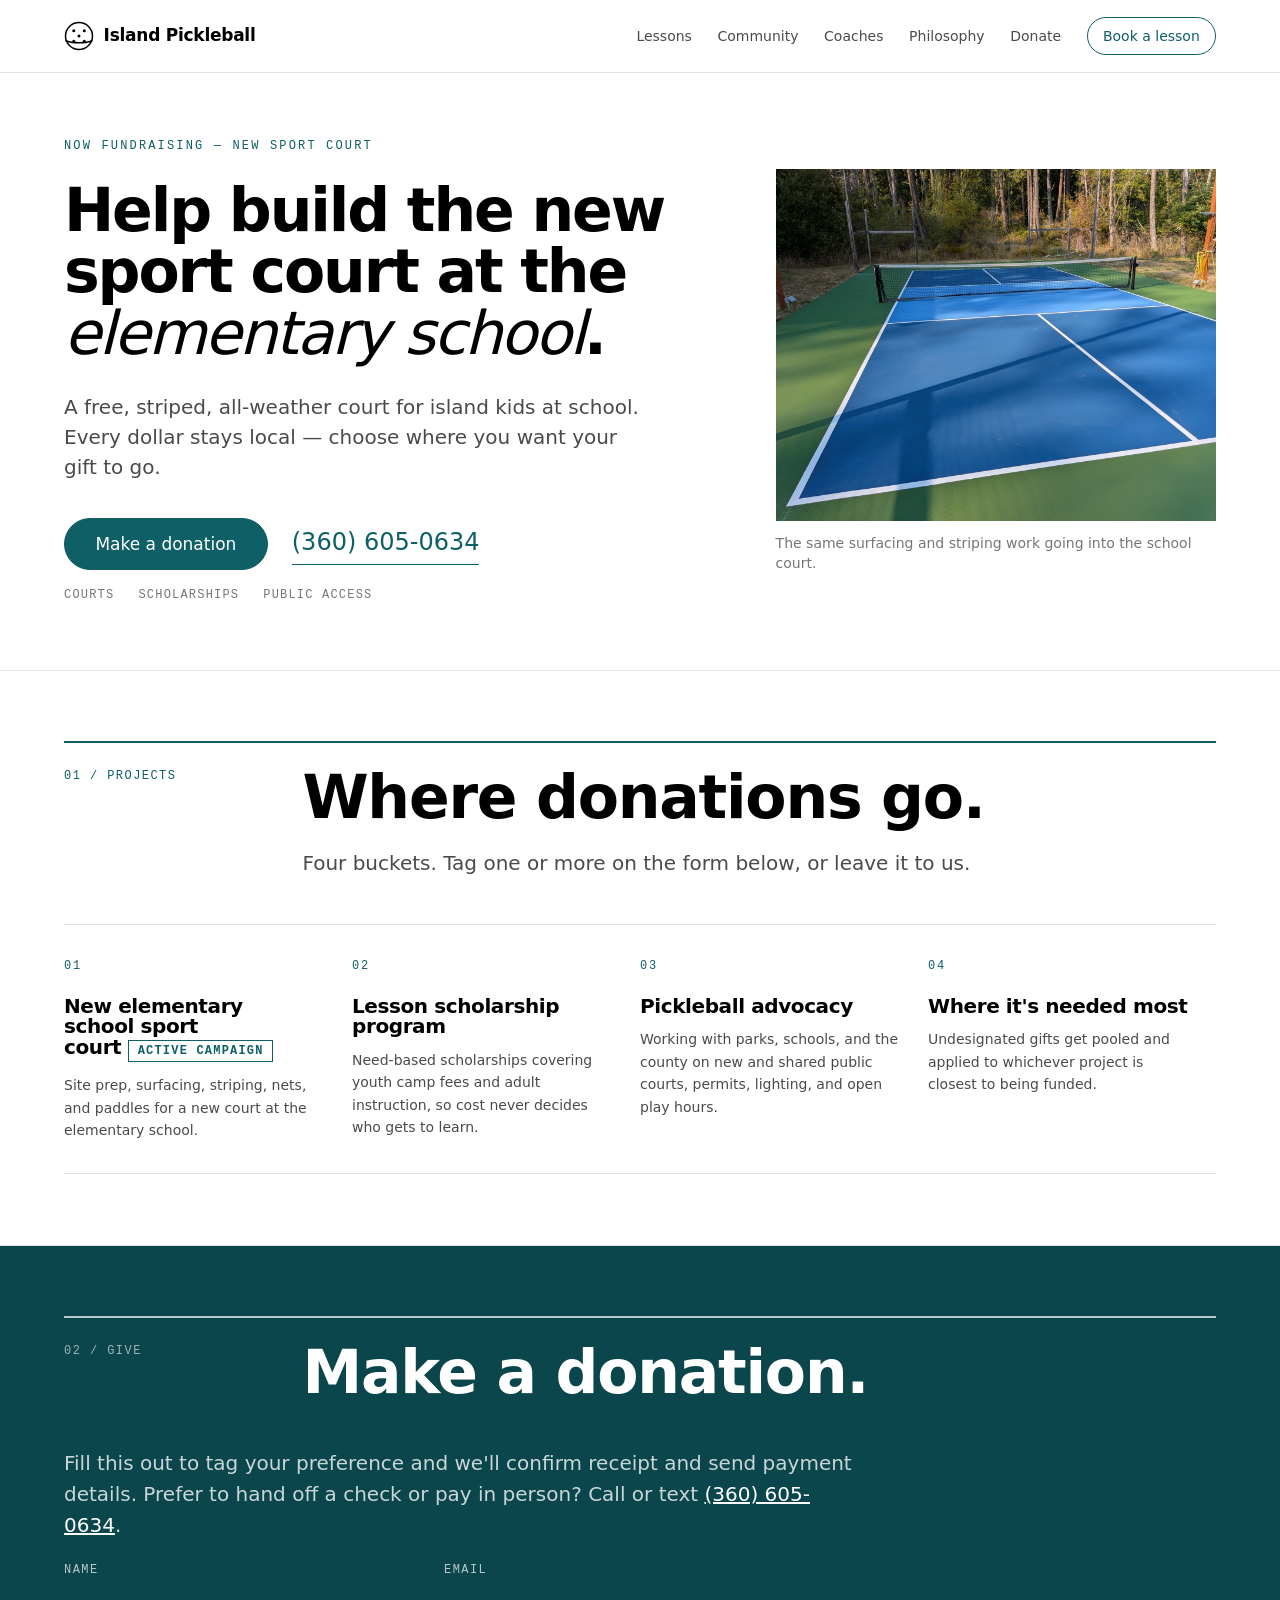
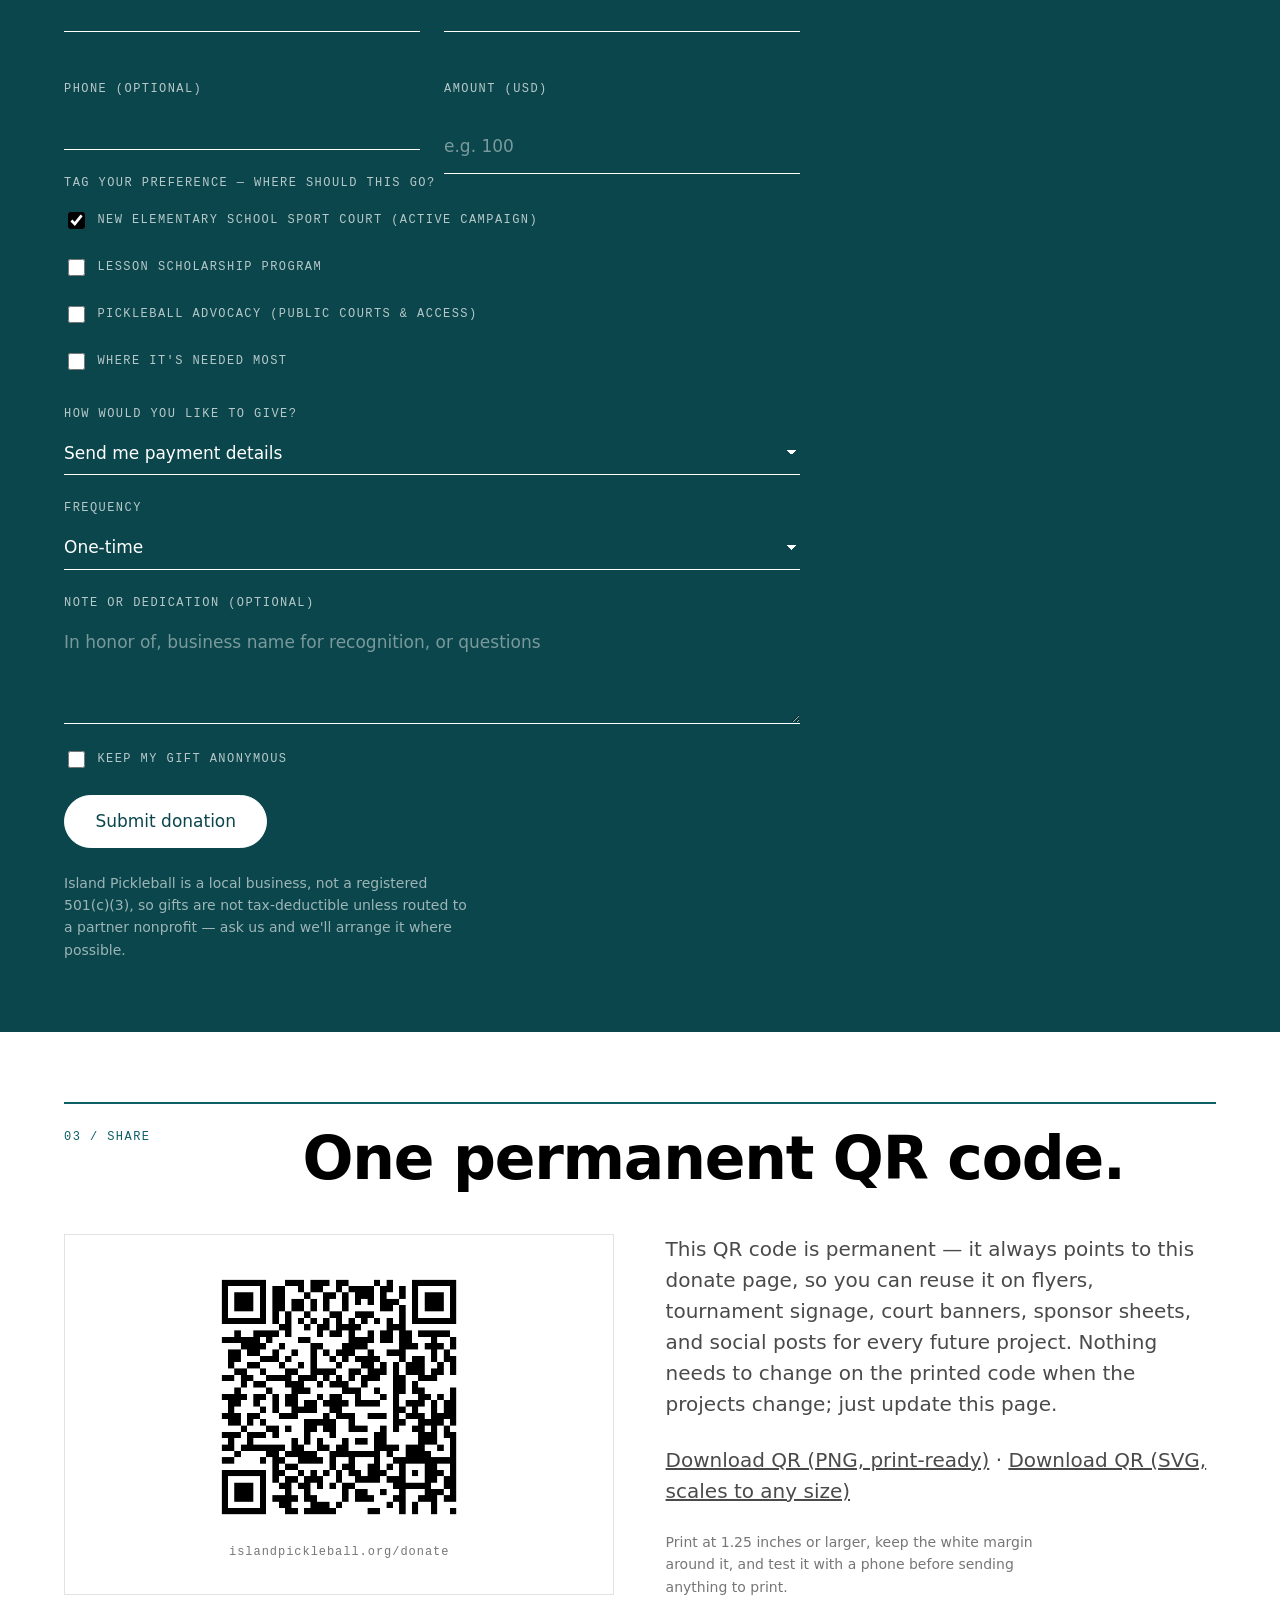
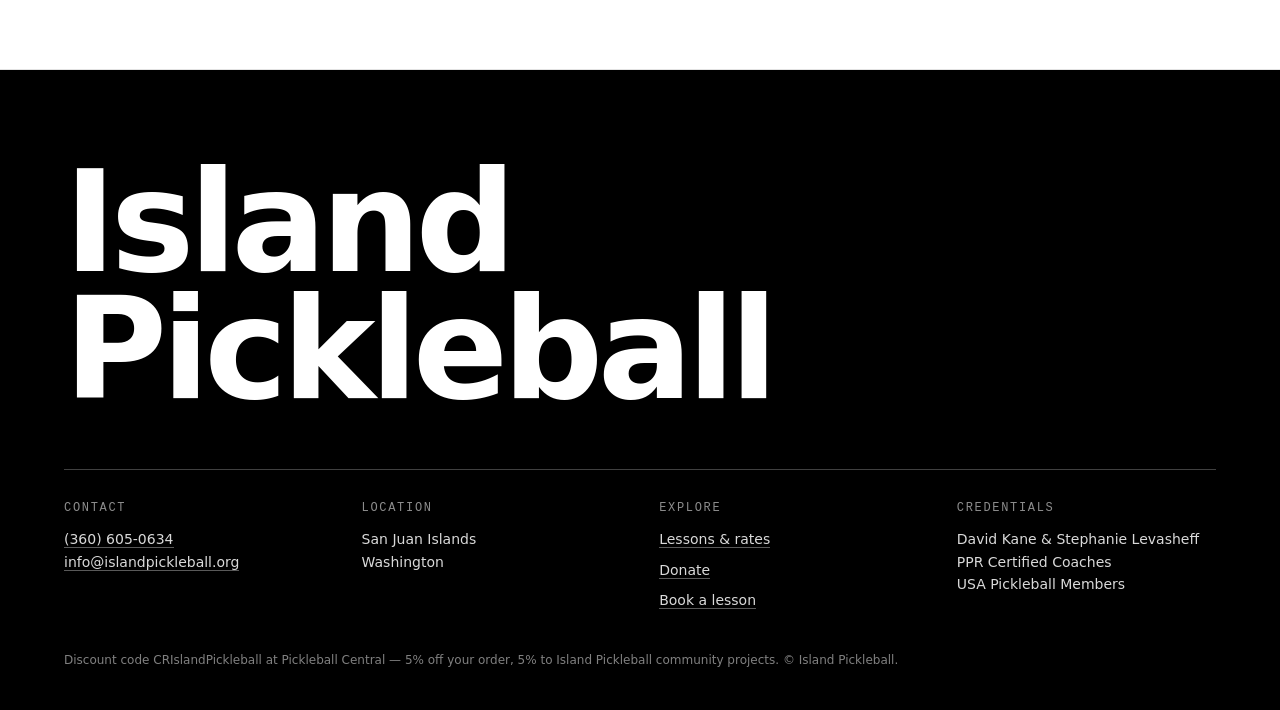
==== commit c43b9d0d: "Update index.html updated public use of elementary school court" ====
--- a/donate/index.html
+++ b/donate/index.html
@@ -44,7 +44,7 @@
       <div>
         <p class="eyebrow">Now fundraising — new sport court</p>
         <h1>Help build the new sport court at the <em>elementary school</em>.</h1>
-        <p class="lede">A free, striped, all-weather court for island kids at school and for the whole community after hours. Every dollar stays local — choose where you want your gift to go.</p>
+        <p class="lede">A free, striped, all-weather court for island kids at school. Every dollar stays local — choose where you want your gift to go.</p>
         <p class="actions"><a class="btn" href="#give">Make a donation</a><a class="link" href="tel:+13606050634">(360) 605-0634</a></p>
         <p class="hero-meta"><span>Courts</span><span>Scholarships</span><span>Public access</span></p>
       </div>
@@ -69,7 +69,7 @@
       <article>
         <span class="idx">01</span>
         <h3>New elementary school sport court <span class="tag">Active campaign</span></h3>
-        <p>Site prep, surfacing, striping, nets, and paddles for a new court at the elementary school — free to use for students and open to the community outside school hours.</p>
+        <p>Site prep, surfacing, striping, nets, and paddles for a new court at the elementary school.</p>
       </article>
       <article>
         <span class="idx">02</span>
--- a/style.css
+++ b/style.css
@@ -31,7 +31,7 @@
 
   --gap: clamp(1.25rem, 3vw, 2.5rem);
   --pad-x: clamp(1.25rem, 5vw, 5.5rem);
-  --section-y: clamp(4.5rem, 9vw, 9rem);
+  --section-y: clamp(3.25rem, 5.5vw, 5.5rem);
   --maxw: 84rem;
 
   --ease: cubic-bezier(0.22, 1, 0.36, 1);
@@ -297,28 +297,29 @@
 
 .section-head {
   display: grid;
-  grid-template-columns: minmax(0, 14rem) minmax(0, 1fr);
-  gap: clamp(1.5rem, 4vw, 4rem);
+  grid-template-columns: minmax(0, 12.5rem) minmax(0, 1fr);
+  gap: clamp(1.5rem, 3vw, 3rem);
   align-items: start;
   border-top: 2px solid var(--accent);
   padding-top: 1.5rem;
-  margin-bottom: clamp(2.5rem, 5vw, 4rem);
+  margin-bottom: clamp(2rem, 3.5vw, 3rem);
 }
 .section-head .num {
   font-family: var(--font-mono);
   font-size: var(--text-xs);
-  letter-spacing: 0.16em;
+  letter-spacing: 0.12em;
+  white-space: nowrap;
   text-transform: uppercase;
   color: var(--accent);
   margin: 0;
 }
 .section-head h2 {
   font-size: var(--text-3xl);
-  max-width: 24ch;
-}
-.section-head .prose { margin-top: 1.5rem; }
-
-.section-body { display: grid; gap: clamp(2rem, 4vw, 3.5rem); }
+  max-width: 30ch;
+}
+.section-head .prose { margin-top: 1.25rem; max-width: 62ch; }
+
+.section-body { display: grid; gap: clamp(1.75rem, 3vw, 2.75rem); }
 
 /* ------------------------------------------------------------------ figures */
 
@@ -329,22 +330,23 @@
   line-height: 1.45;
   color: var(--ink-45);
   margin-top: 0.75rem;
-  max-width: 48ch;
+  max-width: 74ch;
 }
 
 .bleed { position: relative; }
 .bleed img {
   width: 100%;
   aspect-ratio: 21 / 9;
+  max-height: 26rem;
   object-fit: cover;
   object-position: center 35%;
 }
-.bleed figcaption { padding: 0.75rem var(--pad-x) 0; max-width: 60ch; }
+.bleed figcaption { padding: 0.75rem var(--pad-x) 0; max-width: 80ch; }
 
 .pair { display: grid; grid-template-columns: repeat(auto-fit, minmax(300px, 1fr)); gap: var(--gap); }
-.pair img { width: 100%; aspect-ratio: 4 / 3; object-fit: cover; }
-
-.wide-figure img { width: 100%; aspect-ratio: 16 / 9; object-fit: cover; }
+.pair img { width: 100%; aspect-ratio: 4 / 3; max-height: 24rem; object-fit: cover; }
+
+.wide-figure img { width: 100%; aspect-ratio: 16 / 9; max-height: 30rem; object-fit: cover; }
 .wide-figure.tall img { aspect-ratio: 16 / 11; object-position: center 8%; }
 
 /* ------------------------------------------------------------------ coaches */
@@ -395,7 +397,7 @@
   gap: clamp(2rem, 5vw, 4rem);
   align-items: center;
 }
-.feature-figure img { width: 100%; aspect-ratio: 5 / 4; object-fit: cover; }
+.feature-figure img { width: 100%; aspect-ratio: 5 / 4; max-height: 26rem; object-fit: cover; }
 
 .stat-row {
   display: grid;
@@ -535,6 +537,7 @@
 .gallery img {
   width: 100%;
   aspect-ratio: 3 / 2;
+  max-height: 22rem;
   object-fit: cover;
   object-position: center 28%;
   filter: grayscale(0.15) contrast(1.02);
